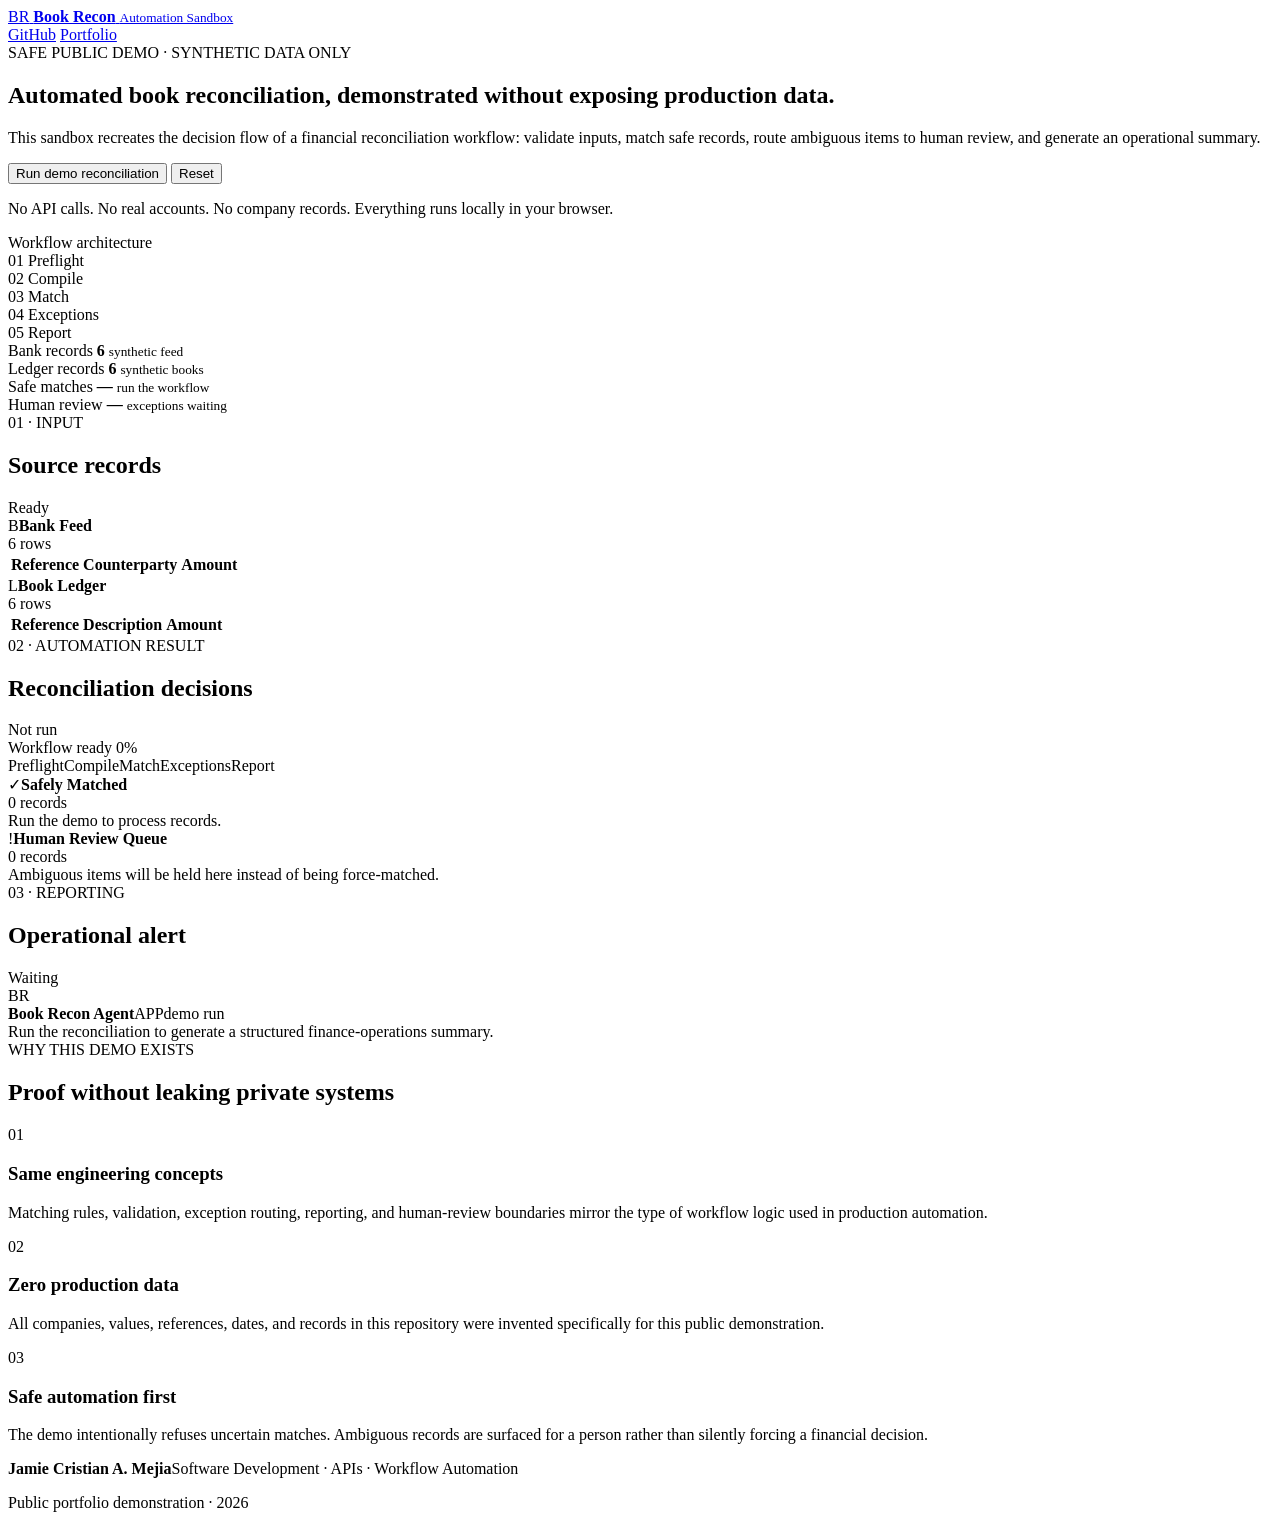
==== index.html @ 253e1329 "Build sanitized book reconciliation demo" ====
<!doctype html>
<html lang="en">
<head>
  <meta charset="UTF-8" />
  <meta name="viewport" content="width=device-width, initial-scale=1.0" />
  <meta name="description" content="A fully synthetic book reconciliation automation demo showing transaction matching, exception handling, human review, and operational reporting." />
  <meta name="theme-color" content="#07111f" />
  <title>Book Reconciliation Automation Demo</title>
  <link rel="preconnect" href="https://fonts.googleapis.com" />
  <link rel="preconnect" href="https://fonts.gstatic.com" crossorigin />
  <link href="https://fonts.googleapis.com/css2?family=Inter:wght@400;500;600;700;800&family=JetBrains+Mono:wght@500;600&display=swap" rel="stylesheet" />
  <link rel="stylesheet" href="styles.css" />
</head>
<body>
  <div class="page-shell">
    <header class="site-header">
      <a class="brand" href="#top" aria-label="Book Recon Demo home">
        <span class="brand-mark">BR</span>
        <span>
          <strong>Book Recon</strong>
          <small>Automation Sandbox</small>
        </span>
      </a>
      <nav class="header-actions" aria-label="Project links">
        <a href="https://github.com/jcmejia-dev/book-reconciliation-automation-demo" target="_blank" rel="noreferrer">GitHub</a>
        <a class="button secondary" href="https://jcmejia.vercel.app" target="_blank" rel="noreferrer">Portfolio</a>
      </nav>
    </header>

    <main id="top">
      <section class="hero section-pad">
        <div class="eyebrow"><span class="pulse-dot"></span> SAFE PUBLIC DEMO · SYNTHETIC DATA ONLY</div>
        <div class="hero-grid">
          <div>
            <h1>Automated book reconciliation, demonstrated without exposing production data.</h1>
            <p class="hero-copy">
              This sandbox recreates the decision flow of a financial reconciliation workflow: validate inputs, match safe records, route ambiguous items to human review, and generate an operational summary.
            </p>
            <div class="hero-actions">
              <button id="runDemo" class="button primary" type="button">Run demo reconciliation</button>
              <button id="resetDemo" class="button ghost" type="button">Reset</button>
            </div>
            <p class="microcopy">No API calls. No real accounts. No company records. Everything runs locally in your browser.</p>
          </div>
          <aside class="architecture-card" aria-label="Automation architecture">
            <div class="architecture-title">Workflow architecture</div>
            <div class="flow">
              <div class="flow-node active">01 <span>Preflight</span></div>
              <div class="flow-line"></div>
              <div class="flow-node">02 <span>Compile</span></div>
              <div class="flow-line"></div>
              <div class="flow-node">03 <span>Match</span></div>
              <div class="flow-line"></div>
              <div class="flow-node">04 <span>Exceptions</span></div>
              <div class="flow-line"></div>
              <div class="flow-node">05 <span>Report</span></div>
            </div>
          </aside>
        </div>
      </section>

      <section class="stats-wrap section-pad" aria-label="Reconciliation metrics">
        <div class="stat-card">
          <span class="stat-label">Bank records</span>
          <strong id="bankCount">6</strong>
          <small>synthetic feed</small>
        </div>
        <div class="stat-card">
          <span class="stat-label">Ledger records</span>
          <strong id="ledgerCount">6</strong>
          <small>synthetic books</small>
        </div>
        <div class="stat-card accent-green">
          <span class="stat-label">Safe matches</span>
          <strong id="matchedCount">—</strong>
          <small id="matchedCaption">run the workflow</small>
        </div>
        <div class="stat-card accent-amber">
          <span class="stat-label">Human review</span>
          <strong id="reviewCount">—</strong>
          <small id="reviewCaption">exceptions waiting</small>
        </div>
      </section>

      <section class="workspace section-pad">
        <div class="section-heading">
          <div>
            <span class="kicker">01 · INPUT</span>
            <h2>Source records</h2>
          </div>
          <span class="status-pill neutral" id="inputStatus">Ready</span>
        </div>

        <div class="table-grid">
          <article class="panel">
            <div class="panel-header">
              <div><span class="panel-icon bank-icon">B</span><strong>Bank Feed</strong></div>
              <span>6 rows</span>
            </div>
            <div class="table-scroll">
              <table>
                <thead><tr><th>Reference</th><th>Counterparty</th><th class="numeric">Amount</th></tr></thead>
                <tbody id="bankTable"></tbody>
              </table>
            </div>
          </article>

          <article class="panel">
            <div class="panel-header">
              <div><span class="panel-icon ledger-icon">L</span><strong>Book Ledger</strong></div>
              <span>6 rows</span>
            </div>
            <div class="table-scroll">
              <table>
                <thead><tr><th>Reference</th><th>Description</th><th class="numeric">Amount</th></tr></thead>
                <tbody id="ledgerTable"></tbody>
              </table>
            </div>
          </article>
        </div>
      </section>

      <section class="workspace section-pad results-zone" id="resultsSection" aria-live="polite">
        <div class="section-heading">
          <div>
            <span class="kicker">02 · AUTOMATION RESULT</span>
            <h2>Reconciliation decisions</h2>
          </div>
          <span class="status-pill neutral" id="runStatus">Not run</span>
        </div>

        <div class="progress-card">
          <div class="progress-topline">
            <span id="progressText">Workflow ready</span>
            <span id="progressPercent">0%</span>
          </div>
          <div class="progress-track"><div id="progressBar" class="progress-bar"></div></div>
          <div class="step-row" id="stepRow">
            <span data-step="0">Preflight</span><span data-step="1">Compile</span><span data-step="2">Match</span><span data-step="3">Exceptions</span><span data-step="4">Report</span>
          </div>
        </div>

        <div class="results-grid">
          <article class="panel result-panel">
            <div class="panel-header"><div><span class="panel-icon success-icon">✓</span><strong>Safely Matched</strong></div><span id="matchedBadge">0 records</span></div>
            <div id="matchedList" class="result-list empty-state">Run the demo to process records.</div>
          </article>
          <article class="panel result-panel">
            <div class="panel-header"><div><span class="panel-icon review-icon">!</span><strong>Human Review Queue</strong></div><span id="reviewBadge">0 records</span></div>
            <div id="reviewList" class="result-list empty-state">Ambiguous items will be held here instead of being force-matched.</div>
          </article>
        </div>
      </section>

      <section class="workspace section-pad">
        <div class="section-heading">
          <div>
            <span class="kicker">03 · REPORTING</span>
            <h2>Operational alert</h2>
          </div>
          <span class="status-pill neutral" id="reportStatus">Waiting</span>
        </div>
        <article class="discord-card">
          <div class="discord-sidebar"><span>BR</span></div>
          <div class="discord-content">
            <div class="discord-meta"><strong>Book Recon Agent</strong><span class="bot-badge">APP</span><time>demo run</time></div>
            <div id="discordMessage" class="discord-message muted">Run the reconciliation to generate a structured finance-operations summary.</div>
          </div>
        </article>
      </section>

      <section class="explain section-pad">
        <div class="section-heading compact">
          <div><span class="kicker">WHY THIS DEMO EXISTS</span><h2>Proof without leaking private systems</h2></div>
        </div>
        <div class="explain-grid">
          <article><span>01</span><h3>Same engineering concepts</h3><p>Matching rules, validation, exception routing, reporting, and human-review boundaries mirror the type of workflow logic used in production automation.</p></article>
          <article><span>02</span><h3>Zero production data</h3><p>All companies, values, references, dates, and records in this repository were invented specifically for this public demonstration.</p></article>
          <article><span>03</span><h3>Safe automation first</h3><p>The demo intentionally refuses uncertain matches. Ambiguous records are surfaced for a person rather than silently forcing a financial decision.</p></article>
        </div>
      </section>
    </main>

    <footer class="site-footer">
      <div><strong>Jamie Cristian A. Mejia</strong><span>Software Development · APIs · Workflow Automation</span></div>
      <p>Public portfolio demonstration · 2026</p>
    </footer>
  </div>
  <script src="app.js"></script>
</body>
</html>
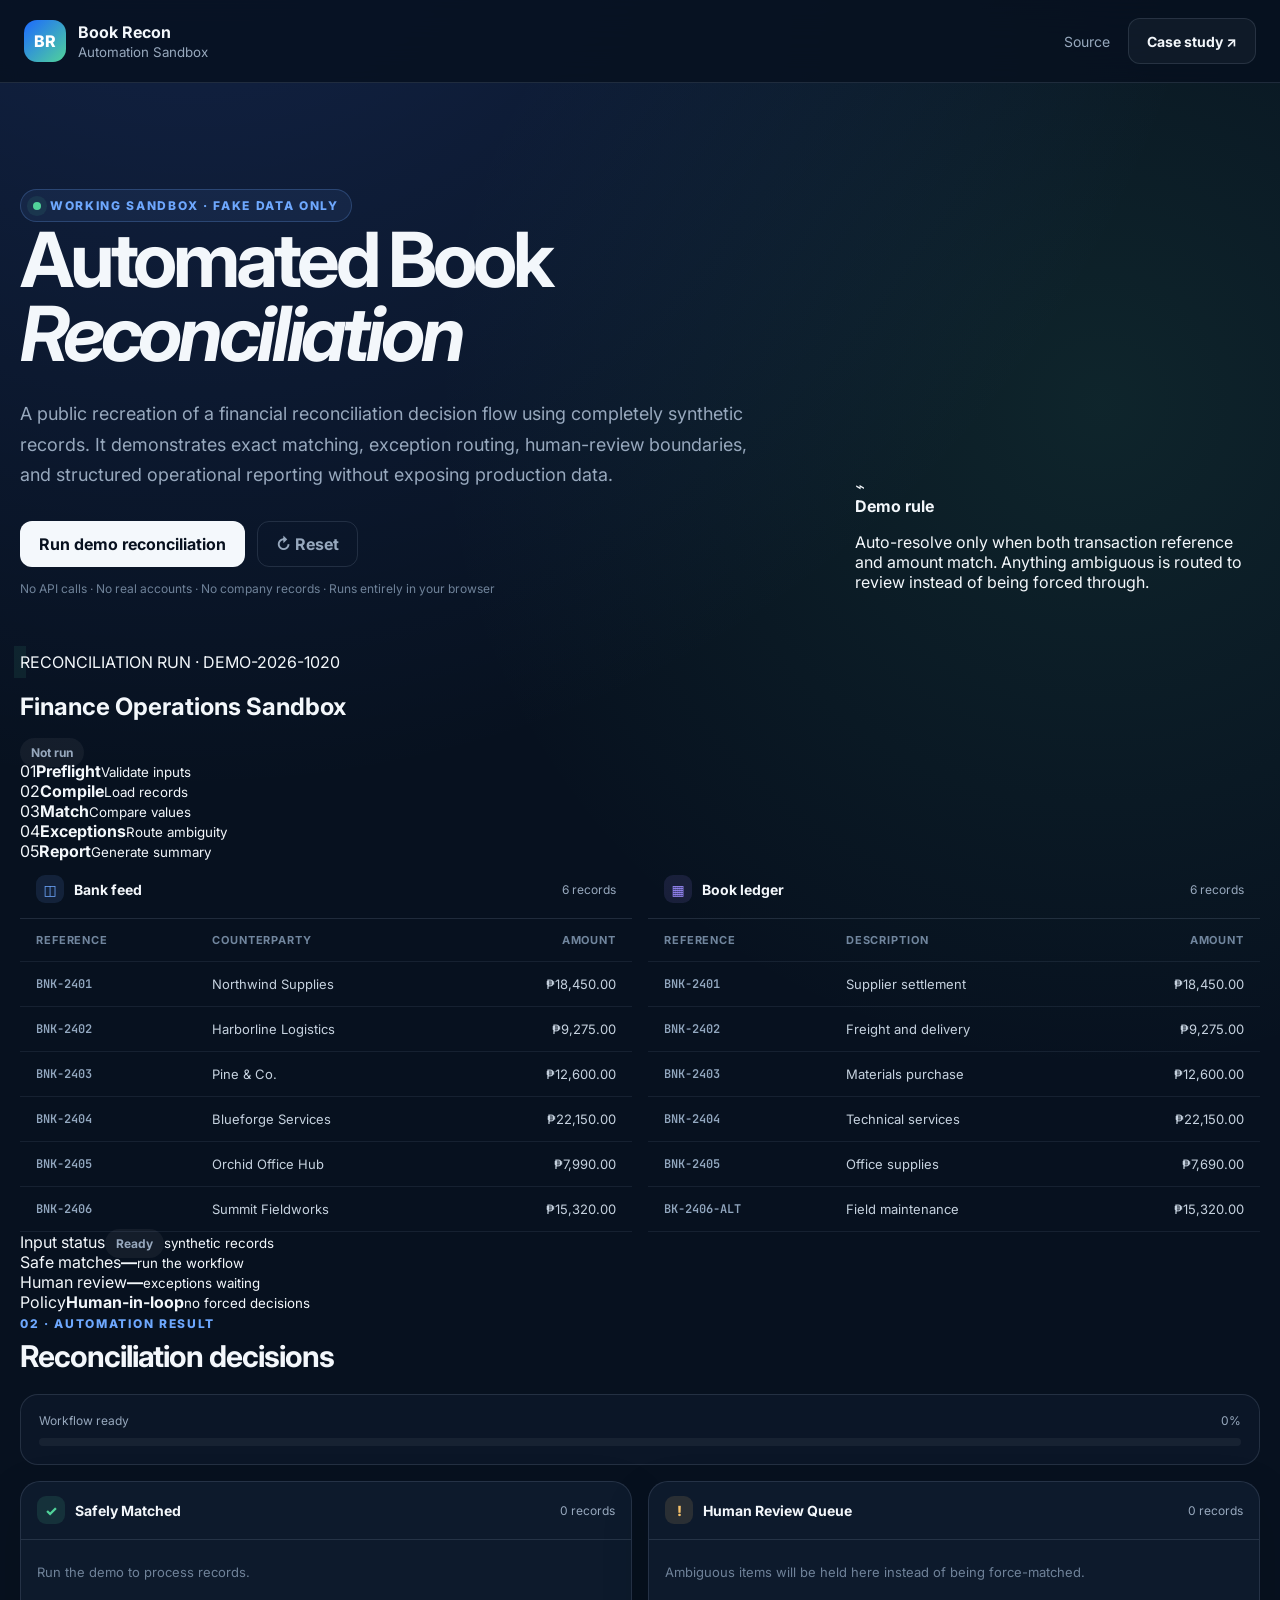
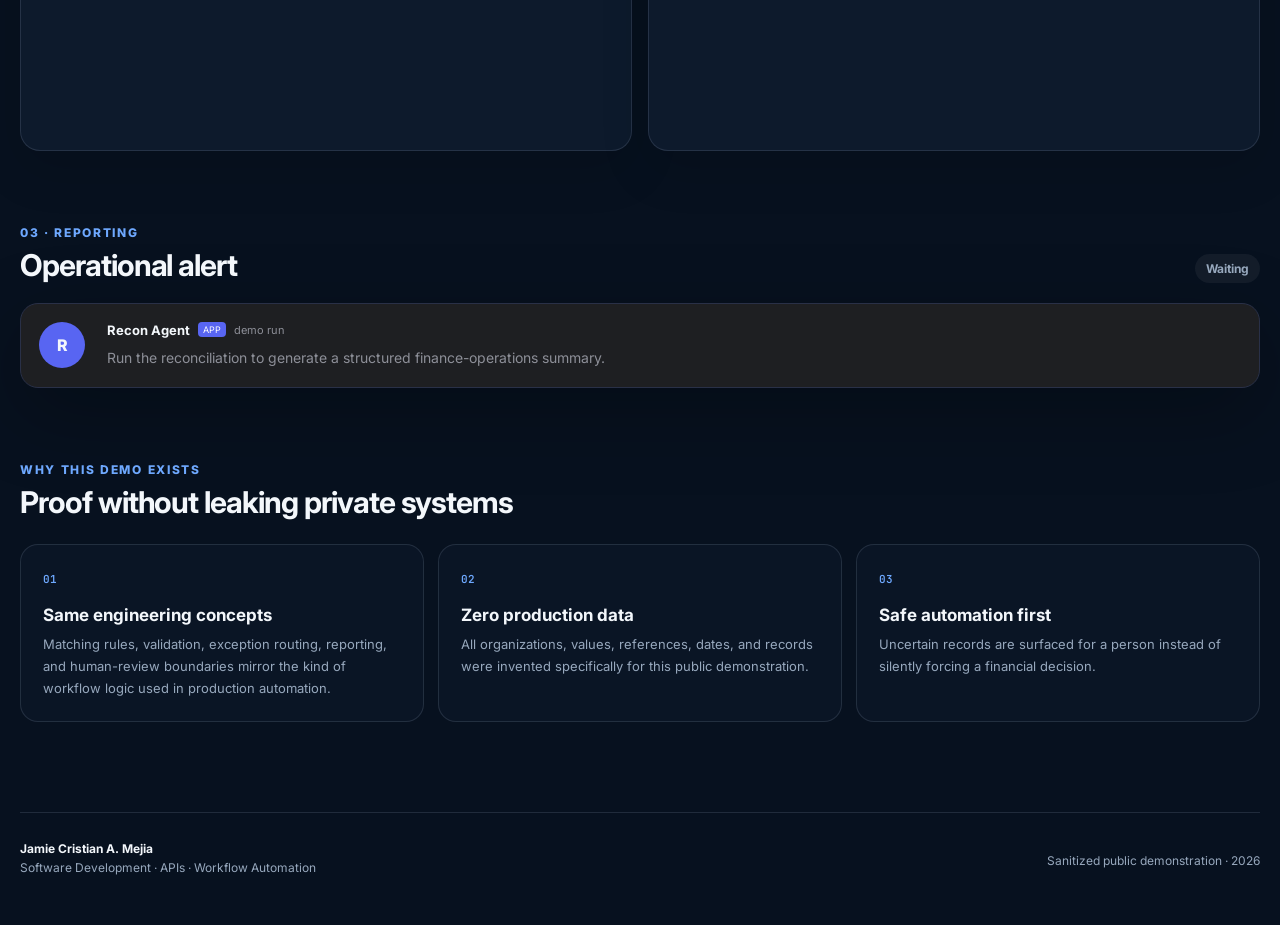
==== commit b0f4ca44: "Redesign Book Recon demo with portfolio visual system" ====
--- a/index.html
+++ b/index.html
@@ -4,11 +4,11 @@
   <meta charset="UTF-8" />
   <meta name="viewport" content="width=device-width, initial-scale=1.0" />
   <meta name="description" content="A fully synthetic book reconciliation automation demo showing transaction matching, exception handling, human review, and operational reporting." />
-  <meta name="theme-color" content="#07111f" />
+  <meta name="theme-color" content="#0d0f0d" />
   <title>Book Reconciliation Automation Demo</title>
   <link rel="preconnect" href="https://fonts.googleapis.com" />
   <link rel="preconnect" href="https://fonts.gstatic.com" crossorigin />
-  <link href="https://fonts.googleapis.com/css2?family=Inter:wght@400;500;600;700;800&family=JetBrains+Mono:wght@500;600&display=swap" rel="stylesheet" />
+  <link href="https://fonts.googleapis.com/css2?family=Inter:wght@400;500;600;700&family=Instrument+Serif:ital@0;1&family=JetBrains+Mono:wght@500;600&display=swap" rel="stylesheet" />
   <link rel="stylesheet" href="styles.css" />
 </head>
 <body>
@@ -22,80 +22,61 @@
         </span>
       </a>
       <nav class="header-actions" aria-label="Project links">
-        <a href="https://github.com/jcmejia-dev/book-reconciliation-automation-demo" target="_blank" rel="noreferrer">GitHub</a>
-        <a class="button secondary" href="https://jcmejia.vercel.app" target="_blank" rel="noreferrer">Portfolio</a>
+        <a href="https://github.com/jcmejia-dev/book-reconciliation-automation-demo" target="_blank" rel="noreferrer">Source</a>
+        <a class="button secondary" href="https://jcmejia.vercel.app/work/book-recon-automation" target="_blank" rel="noreferrer">Case study ↗</a>
       </nav>
     </header>
 
     <main id="top">
       <section class="hero section-pad">
-        <div class="eyebrow"><span class="pulse-dot"></span> SAFE PUBLIC DEMO · SYNTHETIC DATA ONLY</div>
         <div class="hero-grid">
           <div>
-            <h1>Automated book reconciliation, demonstrated without exposing production data.</h1>
+            <div class="eyebrow"><span class="pulse-dot"></span> WORKING SANDBOX · FAKE DATA ONLY</div>
+            <h1>Automated Book <em>Reconciliation</em></h1>
             <p class="hero-copy">
-              This sandbox recreates the decision flow of a financial reconciliation workflow: validate inputs, match safe records, route ambiguous items to human review, and generate an operational summary.
+              A public recreation of a financial reconciliation decision flow using completely synthetic records. It demonstrates exact matching, exception routing, human-review boundaries, and structured operational reporting without exposing production data.
             </p>
             <div class="hero-actions">
-              <button id="runDemo" class="button primary" type="button">Run demo reconciliation</button>
-              <button id="resetDemo" class="button ghost" type="button">Reset</button>
+              <button id="runDemo" class="button primary" type="button">▶ Run demo reconciliation</button>
+              <button id="resetDemo" class="button ghost" type="button">↻ Reset</button>
             </div>
-            <p class="microcopy">No API calls. No real accounts. No company records. Everything runs locally in your browser.</p>
+            <p class="microcopy">No API calls · No real accounts · No company records · Runs entirely in your browser</p>
           </div>
-          <aside class="architecture-card" aria-label="Automation architecture">
-            <div class="architecture-title">Workflow architecture</div>
-            <div class="flow">
-              <div class="flow-node active">01 <span>Preflight</span></div>
-              <div class="flow-line"></div>
-              <div class="flow-node">02 <span>Compile</span></div>
-              <div class="flow-line"></div>
-              <div class="flow-node">03 <span>Match</span></div>
-              <div class="flow-line"></div>
-              <div class="flow-node">04 <span>Exceptions</span></div>
-              <div class="flow-line"></div>
-              <div class="flow-node">05 <span>Report</span></div>
+
+          <aside class="rule-card" aria-label="Demo rule">
+            <span class="rule-icon">⌁</span>
+            <div>
+              <strong>Demo rule</strong>
+              <p>Auto-resolve only when both transaction reference and amount match. Anything ambiguous is routed to review instead of being forced through.</p>
             </div>
           </aside>
         </div>
       </section>
 
-      <section class="stats-wrap section-pad" aria-label="Reconciliation metrics">
-        <div class="stat-card">
-          <span class="stat-label">Bank records</span>
-          <strong id="bankCount">6</strong>
-          <small>synthetic feed</small>
+      <section class="sandbox section-pad" aria-label="Finance operations sandbox">
+        <div class="sandbox-head">
+          <div>
+            <div class="run-label"><span class="pulse-dot small"></span> RECONCILIATION RUN · DEMO-2026-1020</div>
+            <h2>Finance Operations Sandbox</h2>
+          </div>
+          <div class="sandbox-actions">
+            <span class="status-pill neutral" id="runStatus">Not run</span>
+          </div>
         </div>
-        <div class="stat-card">
-          <span class="stat-label">Ledger records</span>
-          <strong id="ledgerCount">6</strong>
-          <small>synthetic books</small>
-        </div>
-        <div class="stat-card accent-green">
-          <span class="stat-label">Safe matches</span>
-          <strong id="matchedCount">—</strong>
-          <small id="matchedCaption">run the workflow</small>
-        </div>
-        <div class="stat-card accent-amber">
-          <span class="stat-label">Human review</span>
-          <strong id="reviewCount">—</strong>
-          <small id="reviewCaption">exceptions waiting</small>
-        </div>
-      </section>
 
-      <section class="workspace section-pad">
-        <div class="section-heading">
-          <div>
-            <span class="kicker">01 · INPUT</span>
-            <h2>Source records</h2>
-          </div>
-          <span class="status-pill neutral" id="inputStatus">Ready</span>
+        <div class="stage-grid" id="stepRow">
+          <div class="stage"><span>01</span><strong>Preflight</strong><small>Validate inputs</small></div>
+          <div class="stage"><span>02</span><strong>Compile</strong><small>Load records</small></div>
+          <div class="stage"><span>03</span><strong>Match</strong><small>Compare values</small></div>
+          <div class="stage"><span>04</span><strong>Exceptions</strong><small>Route ambiguity</small></div>
+          <div class="stage"><span>05</span><strong>Report</strong><small>Generate summary</small></div>
         </div>
 
         <div class="table-grid">
-          <article class="panel">
+          <article class="data-panel">
             <div class="panel-header">
-              <div><span class="panel-icon bank-icon">B</span><strong>Bank Feed</strong></div>
-              <span>6 rows</span>
+              <div><span class="panel-icon bank-icon">◫</span><strong>Bank feed</strong></div>
+              <span id="bankCount">6 records</span>
             </div>
             <div class="table-scroll">
               <table>
@@ -105,10 +86,10 @@
             </div>
           </article>
 
-          <article class="panel">
+          <article class="data-panel">
             <div class="panel-header">
-              <div><span class="panel-icon ledger-icon">L</span><strong>Book Ledger</strong></div>
-              <span>6 rows</span>
+              <div><span class="panel-icon ledger-icon">▦</span><strong>Book ledger</strong></div>
+              <span id="ledgerCount">6 records</span>
             </div>
             <div class="table-scroll">
               <table>
@@ -118,6 +99,13 @@
             </div>
           </article>
         </div>
+
+        <div class="metrics-grid" aria-label="Reconciliation metrics">
+          <div class="metric"><span>Input status</span><strong id="inputStatus" class="metric-status">Ready</strong><small>synthetic records</small></div>
+          <div class="metric"><span>Safe matches</span><strong id="matchedCount">—</strong><small id="matchedCaption">run the workflow</small></div>
+          <div class="metric"><span>Human review</span><strong id="reviewCount">—</strong><small id="reviewCaption">exceptions waiting</small></div>
+          <div class="metric"><span>Policy</span><strong class="metric-word">Human-in-loop</strong><small>no forced decisions</small></div>
+        </div>
       </section>
 
       <section class="workspace section-pad results-zone" id="resultsSection" aria-live="polite">
@@ -126,7 +114,6 @@
             <span class="kicker">02 · AUTOMATION RESULT</span>
             <h2>Reconciliation decisions</h2>
           </div>
-          <span class="status-pill neutral" id="runStatus">Not run</span>
         </div>
 
         <div class="progress-card">
@@ -135,9 +122,6 @@
             <span id="progressPercent">0%</span>
           </div>
           <div class="progress-track"><div id="progressBar" class="progress-bar"></div></div>
-          <div class="step-row" id="stepRow">
-            <span data-step="0">Preflight</span><span data-step="1">Compile</span><span data-step="2">Match</span><span data-step="3">Exceptions</span><span data-step="4">Report</span>
-          </div>
         </div>
 
         <div class="results-grid">
@@ -152,7 +136,7 @@
         </div>
       </section>
 
-      <section class="workspace section-pad">
+      <section class="workspace section-pad report-zone">
         <div class="section-heading">
           <div>
             <span class="kicker">03 · REPORTING</span>
@@ -161,9 +145,9 @@
           <span class="status-pill neutral" id="reportStatus">Waiting</span>
         </div>
         <article class="discord-card">
-          <div class="discord-sidebar"><span>BR</span></div>
+          <div class="discord-sidebar"><span>R</span></div>
           <div class="discord-content">
-            <div class="discord-meta"><strong>Book Recon Agent</strong><span class="bot-badge">APP</span><time>demo run</time></div>
+            <div class="discord-meta"><strong>Recon Agent</strong><span class="bot-badge">APP</span><time>demo run</time></div>
             <div id="discordMessage" class="discord-message muted">Run the reconciliation to generate a structured finance-operations summary.</div>
           </div>
         </article>
@@ -174,16 +158,16 @@
           <div><span class="kicker">WHY THIS DEMO EXISTS</span><h2>Proof without leaking private systems</h2></div>
         </div>
         <div class="explain-grid">
-          <article><span>01</span><h3>Same engineering concepts</h3><p>Matching rules, validation, exception routing, reporting, and human-review boundaries mirror the type of workflow logic used in production automation.</p></article>
-          <article><span>02</span><h3>Zero production data</h3><p>All companies, values, references, dates, and records in this repository were invented specifically for this public demonstration.</p></article>
-          <article><span>03</span><h3>Safe automation first</h3><p>The demo intentionally refuses uncertain matches. Ambiguous records are surfaced for a person rather than silently forcing a financial decision.</p></article>
+          <article><span>01</span><h3>Same engineering concepts</h3><p>Matching rules, validation, exception routing, reporting, and human-review boundaries mirror the kind of workflow logic used in production automation.</p></article>
+          <article><span>02</span><h3>Zero production data</h3><p>All organizations, values, references, dates, and records were invented specifically for this public demonstration.</p></article>
+          <article><span>03</span><h3>Safe automation first</h3><p>Uncertain records are surfaced for a person instead of silently forcing a financial decision.</p></article>
         </div>
       </section>
     </main>
 
     <footer class="site-footer">
       <div><strong>Jamie Cristian A. Mejia</strong><span>Software Development · APIs · Workflow Automation</span></div>
-      <p>Public portfolio demonstration · 2026</p>
+      <p>Sanitized public demonstration · 2026</p>
     </footer>
   </div>
   <script src="app.js"></script>
--- a/styles.css
+++ b/styles.css
@@ -0,0 +1,161 @@
+:root {
+  --bg: #07111f;
+  --bg-soft: #0b1627;
+  --panel: rgba(15, 28, 47, 0.88);
+  --panel-strong: #111e31;
+  --line: rgba(159, 179, 204, 0.16);
+  --text: #f3f7fb;
+  --muted: #97a8bd;
+  --blue: #6ea8fe;
+  --green: #51d39a;
+  --amber: #f8c36b;
+  --red: #ff7a87;
+  --purple: #9d8cff;
+  --shadow: 0 24px 80px rgba(0,0,0,.28);
+}
+
+* { box-sizing: border-box; }
+html { scroll-behavior: smooth; }
+body {
+  margin: 0;
+  color: var(--text);
+  background:
+    radial-gradient(circle at 15% -10%, rgba(73, 121, 255, .20), transparent 35%),
+    radial-gradient(circle at 86% 16%, rgba(81, 211, 154, .10), transparent 28%),
+    var(--bg);
+  font-family: Inter, system-ui, sans-serif;
+}
+a { color: inherit; text-decoration: none; }
+button, a { -webkit-tap-highlight-color: transparent; }
+button { font: inherit; }
+.page-shell { min-height: 100vh; }
+.site-header {
+  position: sticky;
+  top: 0;
+  z-index: 20;
+  display: flex;
+  justify-content: space-between;
+  align-items: center;
+  padding: 18px max(24px, calc((100vw - 1240px)/2));
+  border-bottom: 1px solid var(--line);
+  background: rgba(7,17,31,.82);
+  backdrop-filter: blur(18px);
+}
+.brand { display: inline-flex; align-items: center; gap: 12px; }
+.brand-mark {
+  display: grid; place-items: center; width: 42px; height: 42px; border-radius: 13px;
+  background: linear-gradient(135deg, #1c69ff, #51d39a); color: white; font-weight: 800;
+}
+.brand strong, .brand small { display: block; }
+.brand small { color: var(--muted); margin-top: 2px; }
+.header-actions { display: flex; align-items: center; gap: 18px; color: var(--muted); font-size: 14px; }
+.section-pad { width: min(1240px, calc(100% - 40px)); margin: 0 auto; }
+.hero { padding-top: 78px; padding-bottom: 44px; }
+.eyebrow, .kicker { font-size: 12px; letter-spacing: .14em; font-weight: 800; color: var(--blue); }
+.eyebrow { display: inline-flex; align-items: center; gap: 9px; padding: 8px 12px; border: 1px solid rgba(110,168,254,.24); border-radius: 999px; background: rgba(110,168,254,.08); }
+.pulse-dot { width: 8px; height: 8px; border-radius: 50%; background: var(--green); box-shadow: 0 0 0 6px rgba(81,211,154,.09); }
+.hero-grid { display: grid; grid-template-columns: 1.32fr .68fr; gap: 50px; align-items: end; margin-top: 28px; }
+h1 { margin: 0; max-width: 880px; font-size: clamp(42px, 6vw, 76px); line-height: .98; letter-spacing: -.055em; }
+.hero-copy { max-width: 760px; margin: 28px 0 0; color: var(--muted); font-size: 18px; line-height: 1.7; }
+.hero-actions { display: flex; gap: 12px; margin-top: 30px; flex-wrap: wrap; }
+.button {
+  display: inline-flex; align-items: center; justify-content: center; min-height: 46px; padding: 0 18px;
+  border-radius: 12px; border: 1px solid transparent; cursor: pointer; transition: .2s ease; font-weight: 700;
+}
+.button:hover { transform: translateY(-1px); }
+.button.primary { background: #f4f8fc; color: #08111f; }
+.button.secondary { border-color: var(--line); background: rgba(255,255,255,.04); color: var(--text); }
+.button.ghost { border-color: var(--line); background: transparent; color: var(--muted); }
+.microcopy { color: #6f8299; font-size: 12px; margin-top: 14px; }
+.architecture-card { padding: 22px; border: 1px solid var(--line); border-radius: 22px; background: linear-gradient(180deg, rgba(19,35,58,.9), rgba(11,22,39,.82)); box-shadow: var(--shadow); }
+.architecture-title { color: var(--muted); font-size: 12px; text-transform: uppercase; letter-spacing: .12em; margin-bottom: 18px; }
+.flow { display: grid; grid-template-columns: repeat(9, auto); align-items: center; gap: 8px; overflow-x: auto; padding-bottom: 4px; }
+.flow-node { min-width: 76px; padding: 10px; border-radius: 12px; border: 1px solid var(--line); color: #7690aa; font: 600 11px/1.25 'JetBrains Mono', monospace; }
+.flow-node span { display: block; margin-top: 5px; color: #b8c5d4; font-family: Inter, sans-serif; }
+.flow-node.active { border-color: rgba(81,211,154,.42); background: rgba(81,211,154,.08); color: var(--green); }
+.flow-line { width: 20px; height: 1px; background: var(--line); }
+.stats-wrap { display: grid; grid-template-columns: repeat(4, 1fr); gap: 12px; padding-bottom: 60px; }
+.stat-card { min-height: 136px; padding: 20px; border: 1px solid var(--line); border-radius: 18px; background: rgba(14,27,45,.72); }
+.stat-label { display: block; color: var(--muted); font-size: 13px; }
+.stat-card strong { display: block; margin: 18px 0 6px; font-size: 34px; letter-spacing: -.04em; }
+.stat-card small { color: #70839a; }
+.stat-card.accent-green strong { color: var(--green); }
+.stat-card.accent-amber strong { color: var(--amber); }
+.workspace { padding-bottom: 70px; }
+.section-heading { display: flex; justify-content: space-between; align-items: end; gap: 20px; margin-bottom: 20px; }
+.section-heading h2 { margin: 6px 0 0; font-size: 30px; letter-spacing: -.035em; }
+.status-pill { padding: 7px 11px; border-radius: 999px; font-size: 12px; font-weight: 700; }
+.status-pill.neutral { background: rgba(255,255,255,.05); color: var(--muted); }
+.status-pill.success { background: rgba(81,211,154,.10); color: var(--green); }
+.status-pill.running { background: rgba(110,168,254,.10); color: var(--blue); }
+.table-grid, .results-grid { display: grid; grid-template-columns: 1fr 1fr; gap: 16px; }
+.panel { border: 1px solid var(--line); border-radius: 20px; background: var(--panel); overflow: hidden; box-shadow: 0 18px 50px rgba(0,0,0,.13); }
+.panel-header { min-height: 58px; padding: 14px 16px; display: flex; align-items: center; justify-content: space-between; gap: 14px; border-bottom: 1px solid var(--line); color: var(--muted); font-size: 12px; }
+.panel-header > div { display: flex; align-items: center; gap: 10px; color: var(--text); font-size: 14px; }
+.panel-icon { width: 28px; height: 28px; display: grid; place-items: center; border-radius: 9px; font-weight: 800; }
+.bank-icon { background: rgba(110,168,254,.12); color: var(--blue); }
+.ledger-icon { background: rgba(157,140,255,.12); color: var(--purple); }
+.success-icon { background: rgba(81,211,154,.12); color: var(--green); }
+.review-icon { background: rgba(248,195,107,.12); color: var(--amber); }
+.table-scroll { overflow-x: auto; }
+table { width: 100%; border-collapse: collapse; }
+th, td { padding: 14px 16px; text-align: left; border-bottom: 1px solid rgba(159,179,204,.10); white-space: nowrap; }
+th { font-size: 11px; text-transform: uppercase; letter-spacing: .08em; color: #71869e; }
+td { color: #c6d2df; font-size: 13px; }
+td:first-child { font: 600 12px 'JetBrains Mono', monospace; color: #92a7bf; }
+.numeric { text-align: right; }
+.progress-card { margin-bottom: 16px; padding: 18px; border: 1px solid var(--line); border-radius: 18px; background: rgba(14,27,45,.65); }
+.progress-topline { display: flex; justify-content: space-between; color: var(--muted); font-size: 12px; margin-bottom: 10px; }
+.progress-track { height: 8px; border-radius: 999px; background: rgba(255,255,255,.05); overflow: hidden; }
+.progress-bar { width: 0; height: 100%; background: linear-gradient(90deg, var(--blue), var(--green)); border-radius: inherit; transition: width .32s ease; }
+.step-row { display: grid; grid-template-columns: repeat(5, 1fr); gap: 8px; margin-top: 12px; }
+.step-row span { color: #5f738a; font-size: 11px; }
+.step-row span.done { color: var(--green); }
+.step-row span.current { color: var(--blue); }
+.result-panel { min-height: 270px; }
+.result-list { padding: 8px 16px 14px; }
+.empty-state { color: #6f8299; font-size: 13px; padding-top: 24px; }
+.result-row { display: grid; grid-template-columns: 1fr auto; gap: 18px; padding: 14px 0; border-bottom: 1px solid rgba(159,179,204,.09); }
+.result-row:last-child { border-bottom: 0; }
+.result-main strong { display: block; font: 600 12px 'JetBrains Mono', monospace; color: #d9e4ef; }
+.result-main span { display: block; color: var(--muted); font-size: 12px; margin-top: 5px; line-height: 1.5; }
+.amount { font-weight: 800; font-size: 13px; white-space: nowrap; }
+.amount.success { color: var(--green); }
+.amount.review { color: var(--amber); }
+.reason { margin-top: 7px; display: inline-block; padding: 5px 8px; border-radius: 8px; background: rgba(248,195,107,.08); color: #d7aa5d !important; }
+.discord-card { display: grid; grid-template-columns: 54px 1fr; gap: 14px; padding: 18px; border: 1px solid #293047; border-radius: 18px; background: #1e1f22; box-shadow: var(--shadow); }
+.discord-sidebar span { width: 46px; height: 46px; display: grid; place-items: center; border-radius: 50%; background: #5865f2; font-weight: 800; }
+.discord-meta { display: flex; align-items: center; gap: 8px; font-size: 13px; }
+.discord-meta time { color: #8d8f98; font-size: 11px; }
+.bot-badge { background: #5865f2; color: white; padding: 2px 5px; border-radius: 4px; font-size: 9px; }
+.discord-message { margin-top: 8px; color: #d7d8db; font-size: 14px; line-height: 1.65; white-space: pre-line; }
+.discord-message.muted { color: #8d8f98; }
+.explain { padding-bottom: 90px; }
+.section-heading.compact { margin-bottom: 24px; }
+.explain-grid { display: grid; grid-template-columns: repeat(3, 1fr); gap: 14px; }
+.explain-grid article { padding: 22px; border: 1px solid var(--line); border-radius: 18px; background: rgba(14,27,45,.5); }
+.explain-grid article > span { color: var(--blue); font: 600 11px 'JetBrains Mono', monospace; }
+.explain-grid h3 { margin: 18px 0 8px; font-size: 17px; }
+.explain-grid p { margin: 0; color: var(--muted); font-size: 13px; line-height: 1.7; }
+.site-footer { width: min(1240px, calc(100% - 40px)); margin: 0 auto; padding: 28px 0 45px; border-top: 1px solid var(--line); display: flex; justify-content: space-between; gap: 24px; color: var(--muted); font-size: 12px; }
+.site-footer strong, .site-footer span { display: block; }
+.site-footer strong { color: var(--text); margin-bottom: 4px; }
+
+@media (max-width: 900px) {
+  .hero-grid, .table-grid, .results-grid, .explain-grid { grid-template-columns: 1fr; }
+  .stats-wrap { grid-template-columns: 1fr 1fr; }
+  .architecture-card { margin-top: 10px; }
+  .hero { padding-top: 56px; }
+  h1 { font-size: clamp(40px, 11vw, 64px); }
+}
+@media (max-width: 620px) {
+  .site-header { padding: 14px 18px; }
+  .header-actions > a:first-child { display: none; }
+  .section-pad, .site-footer { width: min(100% - 28px, 1240px); }
+  .stats-wrap { grid-template-columns: 1fr 1fr; gap: 8px; }
+  .stat-card { min-height: 120px; padding: 16px; }
+  .stat-card strong { font-size: 28px; }
+  .step-row { grid-template-columns: 1fr; gap: 4px; }
+  .section-heading { align-items: start; flex-direction: column; }
+  .site-footer { flex-direction: column; }
+}
